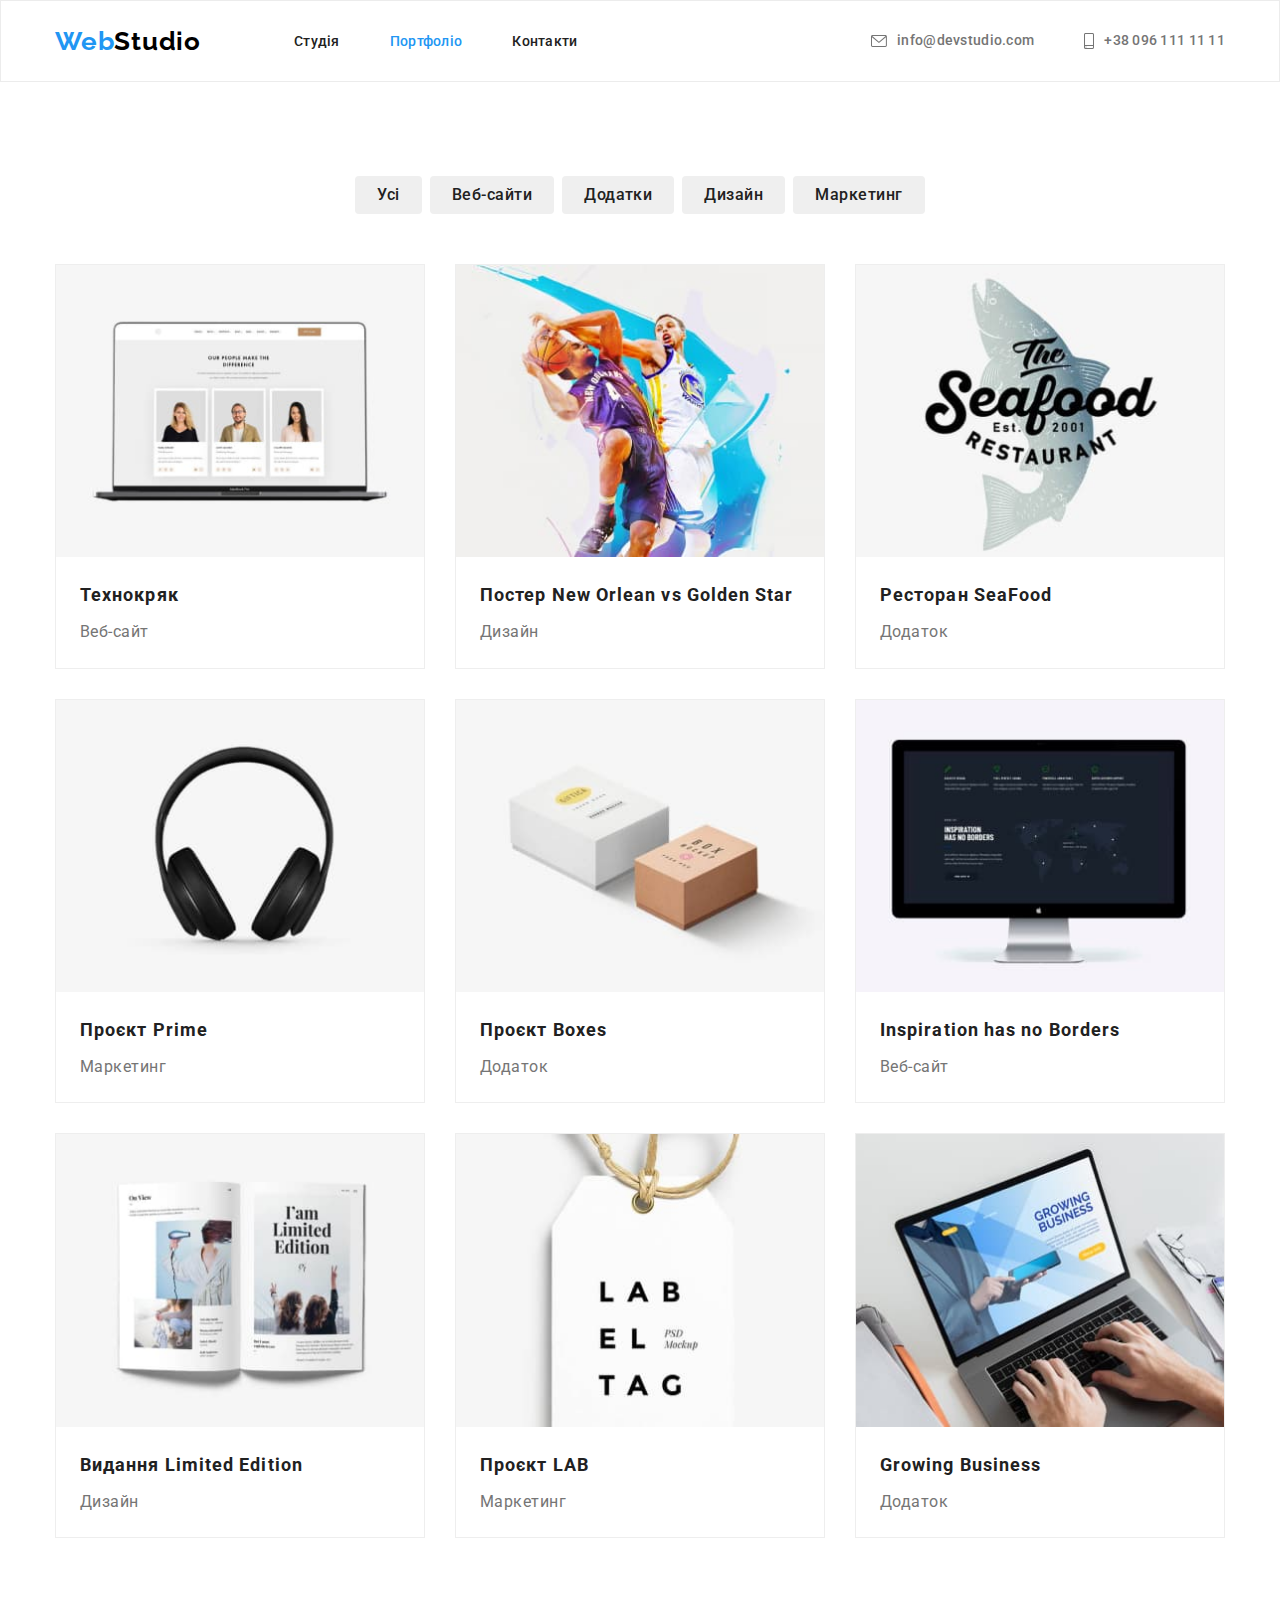
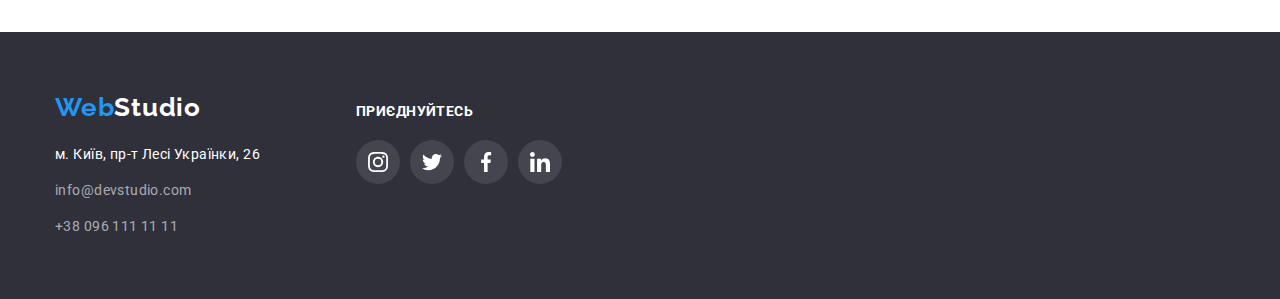
==== portfolio.html @ c1d5f066 "Initial commit" ====
<!DOCTYPE html>
<html lang="uk">
  <head>
    <meta charset="UTF-8" />
    <meta http-equiv="X-UA-Compatible" content="IE=edge" />
    <meta name="viewport" content="width=device-width, initial-scale=1.0" />
    <title>Document</title>
    <!-- Шріфти -->

    <link
      href="https://fonts.googleapis.com/css2?family=Oleo+Script&family=Raleway:wght@700&family=Roboto:wght@400;500;700;900&display=swap"
      rel="stylesheet"
    />
    <link rel="preconnect" href="https://fonts.googleapis.com" />
    <link rel="preconnect" href="https://fonts.gstatic.com" crossorigin />

    <!-- Нормалізатор -->
    <link
      rel="stylesheet"
      href="https://cdnjs.cloudflare.com/ajax/libs/modern-normalize/1.1.0/modern-normalize.css"
    />
    <!-- Стилі CSS -->

    <link rel="stylesheet" href="./css/styles.css" />
  </head>
  <body>
    <!-- Шапка -->

    <header class="page-header">
      <!-- Навигація -->

      <div class="container">
        <div class="nav-contact">
          <nav class="site-nav">
            <a href="./index.html" class="logo">
              <span class="logo-accent">Web</span>Studio
            </a>
            <ul class="nav-links list">
              <li class="navi-links">
                <a href="./index.html" class="links">Студія</a>
              </li>
              <li class="navi-links">
                <a href="portfolio.html" class="links current">Портфоліо</a>
              </li>
              <li class="navi-links">
                <a href="./index.html" class="links">Контакти</a>
              </li>
            </ul>
          </nav>

          <!-- Контакти -->

           <!-- Контакти -->
           <ul class="contacts list">
            <li class="contacts-items">
              <a href="mailto:info@devstudio.com" class="contact-links list"
              >
              <svg  width="16" height="12" class="icon-contact">
                <use href="./images/icons.svg#icon-envelope"></use>
              </svg>
              info@devstudio.com
              </a>
            </li>
            <li class="contacts-items">
              <a href="tel:+380961111111" class="contact-links list"
                >
                <svg  width="10" height="15.99" class="icon-contact">
                  <use href="./images/icons.svg#icon-smartphone"></use>
                </svg>
                +38 096 111 11 11
              </a>
            </li>
          </ul>
        </div>
      </div>
    </header>
    <main>
      <section class="portfolio section">
        <div class="container">
          <h1 class="visually-hidden">Список</h1>
          <!-- Фільтр  -->
          <ul class="filtr list">
            <li><button type="button" class="filtr-btn">Усі</button></li>
            <li><button type="button" class="filtr-btn">Веб-сайти</button></li>
            <li><button type="button" class="filtr-btn">Додатки</button></li>
            <li><button type="button" class="filtr-btn">Дизайн</button></li>
            <li><button type="button" class="filtr-btn">Маркетинг</button></li>
          </ul>

          <!-- СПИСОК САЙТІВ ФІЛЬТР -->

          <ul class="list-items list">
            <li class="website-item">
              <a href="./images/img11.jpg" class="link link-hover">
                <img
                  src="./images/img11.jpg"
                  alt="Компьютер с світлою темою екрану"
                  width="370"
                />
                <div class="website-text">
                  <h2 class="project-title">Технокряк</h2>
                  <p class="project-text">Веб-сайт</p>
                </div>
              </a>
            </li>
            <li class="website-item">
              <a href="./images/img22.jpg" class="link link-hover">
                <img src="./images/img22.jpg" alt="Баскетбол" width="370" />
                <div class="website-text">
                  <h2 class="project-title">
                    Постер <span lang="en">New Orlean vs Golden Star</span>
                  </h2>
                  <p class="project-text">Дизайн</p>
                </div>
              </a>
            </li>
            <li class="website-item">
              <a href="./images/img33.jpg" class="link link-hover">
                <img src="./images/img33.jpg" alt="Ресторан" width="370" />
                <div class="website-text">
                  <h2 class="project-title">
                    Ресторан<span lang="en"> SeaFood</span>
                  </h2>
                  <p class="project-text">Додаток</p>
                </div>
              </a>
            </li>
            <li class="website-item">
              <a href="./images/img44.jpg" class="link link-hover">
                <img src="./images/img44.jpg" alt="Навушники" width="370" />
                <div class="website-text">
                  <h2 class="project-title">
                    Проєкт<span lang="en"> Prime</span>
                  </h2>
                  <p class="project-text">Маркетинг</p>
                </div>
              </a>
            </li>
            <li class="website-item">
              <a href="./images/img55.jpg" class="link link-hover">
                <img src="./images/img55.jpg" alt="Коробочки" width="370" />
                <div class="website-text">
                  <h2 class="project-title">
                    Проєкт<span lang="en"> Boxes</span>
                  </h2>
                  <p class="project-text">Додаток</p>
                </div>
              </a>
            </li>
            <li class="website-item">
              <a href="./images/img66.jpg" class="link link-hover">
                <img
                  src="./images/img66.jpg"
                  alt="Компьютер з темною темою на
            екрані"
                  width="370"
                />
                <div class="website-text">
                  <h2 class="project-title">Inspiration has no Borders</h2>
                  <p class="project-text">Веб-сайт</p>
                </div>
              </a>
            </li>
            <li class="website-item">
              <a href="./images/img77.jpg" class="link link-hover">
                <img src="./images/img77.jpg" alt="Книга" width="370" />
                <div class="website-text">
                  <h2 class="project-title">Видання Limited Edition</h2>
                  <p class="project-text">Дизайн</p>
                </div>
              </a>
            </li>
            <li class="website-item">
              <a href="./images/img88.jpg" class="link link-hover">
                <img src="./images/img88.jpg" alt="Етикетка" width="370" />
                <div class="website-text">
                  <h2 class="project-title">Проєкт LAB</h2>
                  <p class="project-text">Маркетинг</p>
                </div>
              </a>
            </li>
            <li class="website-item">
              <a href="./images/img99.jpg" class="link link-hover">
                <img
                  src="./images/img99.jpg"
                  alt="Комптюетр с голубою темою на екрані"
                  width="370"
                />
                <div class="website-text">
                  <h2 class="project-title">Growing Business</h2>
                  <p class="project-text">Додаток</p>
                </div>
              </a>
            </li>
          </ul>
        </div>
      </section>
    </main>
    <!-- Адреса -->
     <!-- Адреса -->
     <footer class="footer">
      <div class="container footer-all">
        <div class=" footer-logo-address">
        <a href="./index.html" class="footer-logo"
          ><span class="footer-logo-accent">Web</span>Studio</a
        >
        <address class="footer-adr">
          <ul class="footer-contacts list">
            <li class="contact">
              <a href="https://goo.gl/maps/tn2TmSSjCfkxeCu89" class="address"
                >м. Київ, пр-т Лесі Українки, 26</a
              >
            </li>
            <li class="contact">
              <a href="mailto:info@devstudio.com" class="contact-links"
                >info@devstudio.com</a
              >
            </li>
            <li class="contact">
              <a href="tel:+380961111111" class="contact-links"
                >+38 096 111 11 11</a
              >
            </li>
          </ul>
        </address>
      </div>
        <section class="social-links">
          <div class="social">
            <h2 class="social-title">ПРИЄДНУЙТЕСЬ</h2>
            <ul class="footer-social-list list">
              <li class="footer-social-item">
                <a href="#" class="footer-social-link link ">
                <svg width="20" height="20" class="footer-social-icons">
                <use  href="./images/icons.svg#icon-instagram">
                </use>
              </svg>
            </a>
            </li>
              <li class="footer-social-item">
                <a href="#" class="footer-social-link link ">
                <svg width="20" height="20" class="footer-social-icons">
                <use  href="./images/icons.svg#icon-twitter">
                </use>
              </svg>
            </a>
            </li>
              <li class="footer-social-item">
                <a href="#" class="footer-social-link link ">
                <svg width="20" height="20" class="footer-social-icons">
                <use  href="./images/icons.svg#icon-facebook">
                </use>
              </svg>
            </a>
            </li>
              <li class="footer-social-item">
                <a href="#" class="footer-social-link link ">
                <svg width="20" height="20" class="footer-social-icons">
                <use href="./images/icons.svg#icon-linkedin">
                </use>
              </svg>
            </a>
            </li>
            </ul>
          </div>
        </section>
      </div>
    </footer>
  </body>
</html>
---- css/styles.css ----
/*________TEXT COLORES________ */

/* primary-text-color #757575 grey + contacts */
/* secondary-text-color #212121 black */
/* third-text-color #FFFFFF white + adress rgba 0.6*/
/* accent-text-color #2196F3 blue */

/* ________BACKGROUND COLORS________ */
/* primary-bg-color #FFFFFF white */
/* secondary-bg-color #2F303A darck grey*/
/* third-bg-color #F5F4FA ash*/
/* forth-bg-color #f5f5f5 */

/* ________START________ */

:root {
  --logo: #000000;
  --btn-hover: #188ce8;
  --primary-text-color: #757575;
  --secondary-text-color: #212121;
  --third-text-color: #ffffff;
  --accent-text-color: #2196f3;
  --primary-bg-color: #ffffff;
  --secondary-bg-color: #2f303a;
  --third-bg-color: #f5f4fa;
  --forth-bg-color: #f5f5f5;
  --icons:#AFB1B8;
}
p,
h1,
h2,
h3,
h4,
h5,
h6 {
  margin: 0px;
}

ul {
  margin: 0px;
  padding-left: 0px;
}

body {
  font-family: "Roboto", sans-serif;
  background-color: var(--primary-bg-color);
  color: var(--secondary-bg-color);
  font-size: 14px;
}

.section {
  padding: 94px 0px;
}
.section:last-child {
  padding: 94px 0px;
}

.container {
  width: 1200px;
  padding: 0 15px;
  margin: 0 auto;
  /* background: teal;
  border: 1px solid red; */
}

/*________UTILITIES CLASSES________ */

.list {
  list-style: none;
  text-decoration: none;
  padding: 0px;
  margin: 0px;
}

img {
  display: block;
  max-width: 100%;
  height: auto;
}

h1,
h2,
h3,
h4,
h5,
h6,
p {
  margin: 0px;
}
ul,
ol {
  padding-left: 0px;
  margin: 0px;
}
/* ________ШАПКА________*/

.page-header {
  border: 1px solid #ECECEC;
}

.nav-contact {
  display: flex;
}
/*________НАВІГАЦІЯ________*/

.site-nav {
  display: flex;
  align-items: center;
  margin-right: auto;
}

.logo {
  margin-right: 93px;
  text-decoration: none;
  font-family: "Raleway";
  font-weight: 700;
  font-size: 26px;
  line-height: 1.19;
  letter-spacing: 0.03em;
  color: var(--logo);
}
.logo-accent {
  font-family: "Raleway" sans-serif;
  font-weight: 700;
  font-size: 26px;
  line-height: 1.19;
  letter-spacing: 0.03em;
  color: var(--accent-text-color);
}

.links {
  display: inline-block;
}
.nav-links .links {
  text-decoration: none;
  font-weight: 500;
  line-height: 1.14;
  letter-spacing: 0.02em;
  color: var(--secondary-text-color);
}
.nav-links {
  display: flex;
  align-items: center;
  gap: 50px;
}
.nav-links .links:hover,
.nav-links .links:focus {
  color: var(--accent-text-color);
}
.nav-links:last-child {
  margin-right: auto;
}
.nav-links .current {
  color: var(--accent-text-color);
}

/* ________КОНТАКТИ________*/

.contacts .contact-links {
  color: var(--primary-text-color);
  font-weight: 500;
  line-height: 1.14;
  letter-spacing: 0.02em;
}

.contact-links{
  display: flex;
  align-items: center;
}

.icon-contact{
  margin-right: 10px;
  fill: currentColor;
}
.contacts .contact-links:hover{
  color: var(--accent-text-color);
}
.contact-links:hover .icon-contact{
fill: var(--accent-text-color);
}
.contacts {
  display: flex;
  align-items: center;
}

.contacts-items {
  padding: 32px 0;
  margin-right: 50px;
}

.contacts-items:last-child {
  margin-right: 0px;
}



/* ________ГЕРОЙ________*/

.hero {
  padding-top: 200px;
  padding-bottom: 200px;
  margin: 0 auto;
  text-align: center;
  background-color: var(--secondary-bg-color);
  background-image: linear-gradient( rgba(47, 48, 58, 0.4),rgba(47, 48, 58, 0.4)), url(../images/hero-img.jpg);
  background-repeat: no-repeat;
  background-size: cover; 
  background-position: center;
  max-width: 1600px;

}


.hero-title {
  margin-bottom: 30px;
  margin-left: auto;
  margin-right: auto;
  width: 696px;
  white-space: normal;
  font-weight: 900;
  font-size: 44px;
  line-height: 1.36;
  text-align: center;
  letter-spacing: 0.06em;
  text-transform: uppercase;

  color: var(--third-text-color);
}
.hero-btn {
  border-radius: 4px;
  padding: 10px 24px;
  display: inline-block;
  min-width: 200px;
  min-height: 50px;
  text-align: center;

  background-color: var(--accent-text-color);
  color: var(--third-text-color);
  font-family: inherit;
  font-weight: 700;
  font-size: 16px;
  letter-spacing: 0.06em;
  border: none;
  cursor: pointer;
}
.hero-btn:hover,
.hero-btn:focus {
  background-color: var(--btn-hover);
}

/* ________ОСОБЛИВОСТІ________*/

.feature {
  display: flex;
}


.features-items {
  margin-right: 30px;
  width: 270px;
}
.features-items:last-child {
  margin-right: 0px;
}
.features-container{
  
}
.icon{
  display: flex;
  justify-content: center;
  align-items: center;
  padding: 25px 100px;
  background-color: var(--third-bg-color);
  margin-bottom: 30px;
}
.feature-icons{
}

.features-titles {
  margin-bottom: 10px;
  font-size: 14px;
  line-height: 1.14;
  letter-spacing: 0.03em;
  text-transform: uppercase;
}
.features-text {
  line-height: 1.71;
  letter-spacing: 0.03em;
  color: var(--primary-text-color);
}

/* ________ЧИМ ЗАЙМАЄМОСЬ________*/

.about-us {
  padding-top: 0px;
}
.about-list {
  display: flex;
  gap: 30px;
}
/* title */
.section-title {
  margin-bottom: 50px;
  font-size: 36px;
  line-height: 1.67;
  text-align: center;
  letter-spacing: 0.03em;
}

/* ________НАША КОМАНДА________*/

.team {
  background-color: var(--third-bg-color);
}

.team-list {
  display: flex;
  gap: 30px;
}
.team-member {
  text-align: center;
  background-color: var(--primary-bg-color);
  box-shadow: 0px 1px 3px rgba(0, 0, 0, 0.12), 0px 1px 1px rgba(0, 0, 0, 0.14),
    0px 2px 1px rgba(0, 0, 0, 0.2);
  border-radius: 0px 0px 4px 4px;
}

.text {
  padding: 30px 0;
}

.team-name {
  margin-bottom: 10px;
  font-weight: 500;
  font-size: 16px;
  line-height: 1.18;
  letter-spacing: 0.03em;
}

.team-position {
  font-size: 16px;
  line-height: 1.18;
  letter-spacing: 0.03em;
  margin-bottom: 16px;

  color: var(--primary-text-color);
}
/* ______СОЦІАЛЬНІ МЕРЕЖІ______ */
.team-social-list {
  display: flex;
  justify-content: center;
  align-items: center;
}

.team-social-item {
  width: 44px;
  height: 44px;
}
.team-social-item:not(:last-child){
  margin-right: 10px;
}

.team-social-link {
width: 100%;
height: 100%;
display: flex;
background-color:var(--primary-bg-color);
border-radius: 50%;
justify-content: center;
align-items: center;
}

.team-social-link:hover .team-social-icons,
.team-social-link:focus .team-social-icons
{
  fill: var(--third-text-color);
}
.team-social-link:hover,
.team-social-link:focus
{
  background-color: var(--accent-text-color);
}
.team-social-icons {
  fill: var(--icons);
}


/*________ПОСТІЙНІ КЛІЄНТИ________*/



.customer-list{
  display: flex;
  justify-content: center;
  align-items: center;
}

.customer-item {
  width: 170px;
  height: 92px;
}

.customer-item:not(:last-child){
margin-right: 30px;
}

.customer-link {
  width: 100%;
  height: 100%;
  display: flex;
  justify-content: center;
  align-items: center;
  border: 1px solid #AFB1B8;
  border-radius: 4px;
}


.customer-link:hover .customer-icons,
.customer-link:focus .customer-icons{
  fill: var(--accent-text-color);
}
.customer-link:hover,
.customer-link:focus{
  border-color: var(--accent-text-color);
}

.customer-icons {
  fill: var(--icons);
}



/*________АДРЕСА________*/

.footer {
  padding: 60px 0;
  background-color: var(--secondary-bg-color);
}
.footer-logo {
  display: inline-block;
  margin-bottom: 20px;
  text-decoration: none;
  font-family: "Raleway";
  font-weight: 700;
  font-size: 26px;
  line-height: 1.19;
  letter-spacing: 0.03em;
  color: var(--third-text-color);
}
.footer-logo-accent {
  font-family: "Raleway";
  font-weight: 700;
  font-size: 26px;
  line-height: 1.19;
  letter-spacing: 0.03em;
  color: var(--accent-text-color);
}
.footer-adr {
  font-style: normal;
}
.footer-contacts {
  margin-bottom: 12px;
}
.footer-contacts:last-child {
  margin-bottom: 0;
}
.address {
  display: block;
  text-decoration: none;
  font-size: 14px;
  line-height: 1.71;
  letter-spacing: 0.03em;
  color: var(--third-text-color);
}
.contact {
  display: block;
  margin-bottom: 12px;
}

.contact:last-child {
  margin-bottom: 0;
}

.contact-links {
  line-height: 1.71;
  letter-spacing: 0.03em;
  color: rgba(255, 255, 255, 0.6);
  text-decoration: none;
}
.contact-links:hover,
.contact-links:focus {
  color: var(--accent-text-color);
}
 .contact-links{
  display: flex;
 }


/* ---DIVS---- */
.footer-all{
  display: flex;
  align-items: baseline;
}
.footer-logo-address{
  min-width: 231px;
  margin-right: 70px;
}

.social-title {
  font-family: 'Roboto';
  font-style: normal;
  font-weight: 700;
  font-size: 14px;
  line-height: 1.14;
  letter-spacing: 0.03em;
  text-transform: uppercase;
  margin-bottom: 20px;
  color: var(--third-text-color);
}

.footer-social-list {
  display: flex;
  justify-content: center;
  align-items: center;
}

.footer-social-item {
  width: 44px;
  height: 44px;
}
.footer-social-item:not(:last-child){
  margin-right: 10px;
}

.footer-social-link {
width: 100%;
height: 100%;
display: flex;
background-color: #FFFFFF1A;
border-radius: 50%;
justify-content: center;
align-items: center;
}

.footer-social-link:hover .footer-social-icons,
footer-social-link:focus .footer-social-icons{
  fill: var(--third-text-color);
}
.footer-social-link:hover,
.footer-social-link:focus{
  background-color: var(--accent-text-color);
}
.footer-social-icons {
  fill:var(--third-text-color)
}
/*________ФІЛЬТР________*/

.portfolio {
}

.filtr {
  justify-content: center;
  display: flex;
  gap: 8px;
  margin-bottom: 50px;
}
.filtr-btn {
  padding: 6px 22px;
  border-radius: 4px;

  font-family: inherit;
  font-weight: 500;
  font-size: 16px;
  line-height: 1.62;
  letter-spacing: 0.03em;
  color: var(--secondary-text-color);
  border: transparent;
  cursor: pointer;
}
.filtr-btn:hover,
.filtr-btn:focus {
  background-color: var(--accent-text-color);
  color: var(--third-text-color);
  filter: drop-shadow(0px 4px 4px rgba(0, 0, 0, 0.25));
}

/*________СПИСОК САЙТІВ ФІЛЬТР________*/

.list-items {
  display: flex;
  flex-wrap: wrap;
  gap: 30px;
}

.website-item {
  max-width: 370px;
  width: calc((100%-60px) / 3);
  background: #ffffff;
  border: 1px solid #eeeeee;
}

.link-hover{
  display: inline-block;
}
.link-hover:hover{
  box-shadow: 0px 1px 1px rgba(0, 0, 0, 0.12), 0px 4px 4px rgba(0, 0, 0, 0.06), 1px 4px 6px rgba(0, 0, 0, 0.16);
}
.website-text {
  padding: 20px 24px;
}

.link {
  text-decoration: none;
}

/* items-title */
.project-title {
  margin-bottom: 4px;

  font-size: 18px;
  line-height: 2;
  letter-spacing: 0.06em;
  color: var(--secondary-text-color);
}
/* items-text */
.project-text {
  font-size: 16px;
  line-height: 1.9;
  letter-spacing: 0.03em;
  color: var(--primary-text-color);
}

.visually-hidden {
  position: absolute;
  width: 1px;
  height: 1px;
  margin: -1px;
  border: 0;
  padding: 0;

  white-space: nowrap;
  clip-path: inset(100%);
  clip: rect(0 0 0 0);
  overflow: hidden;
}
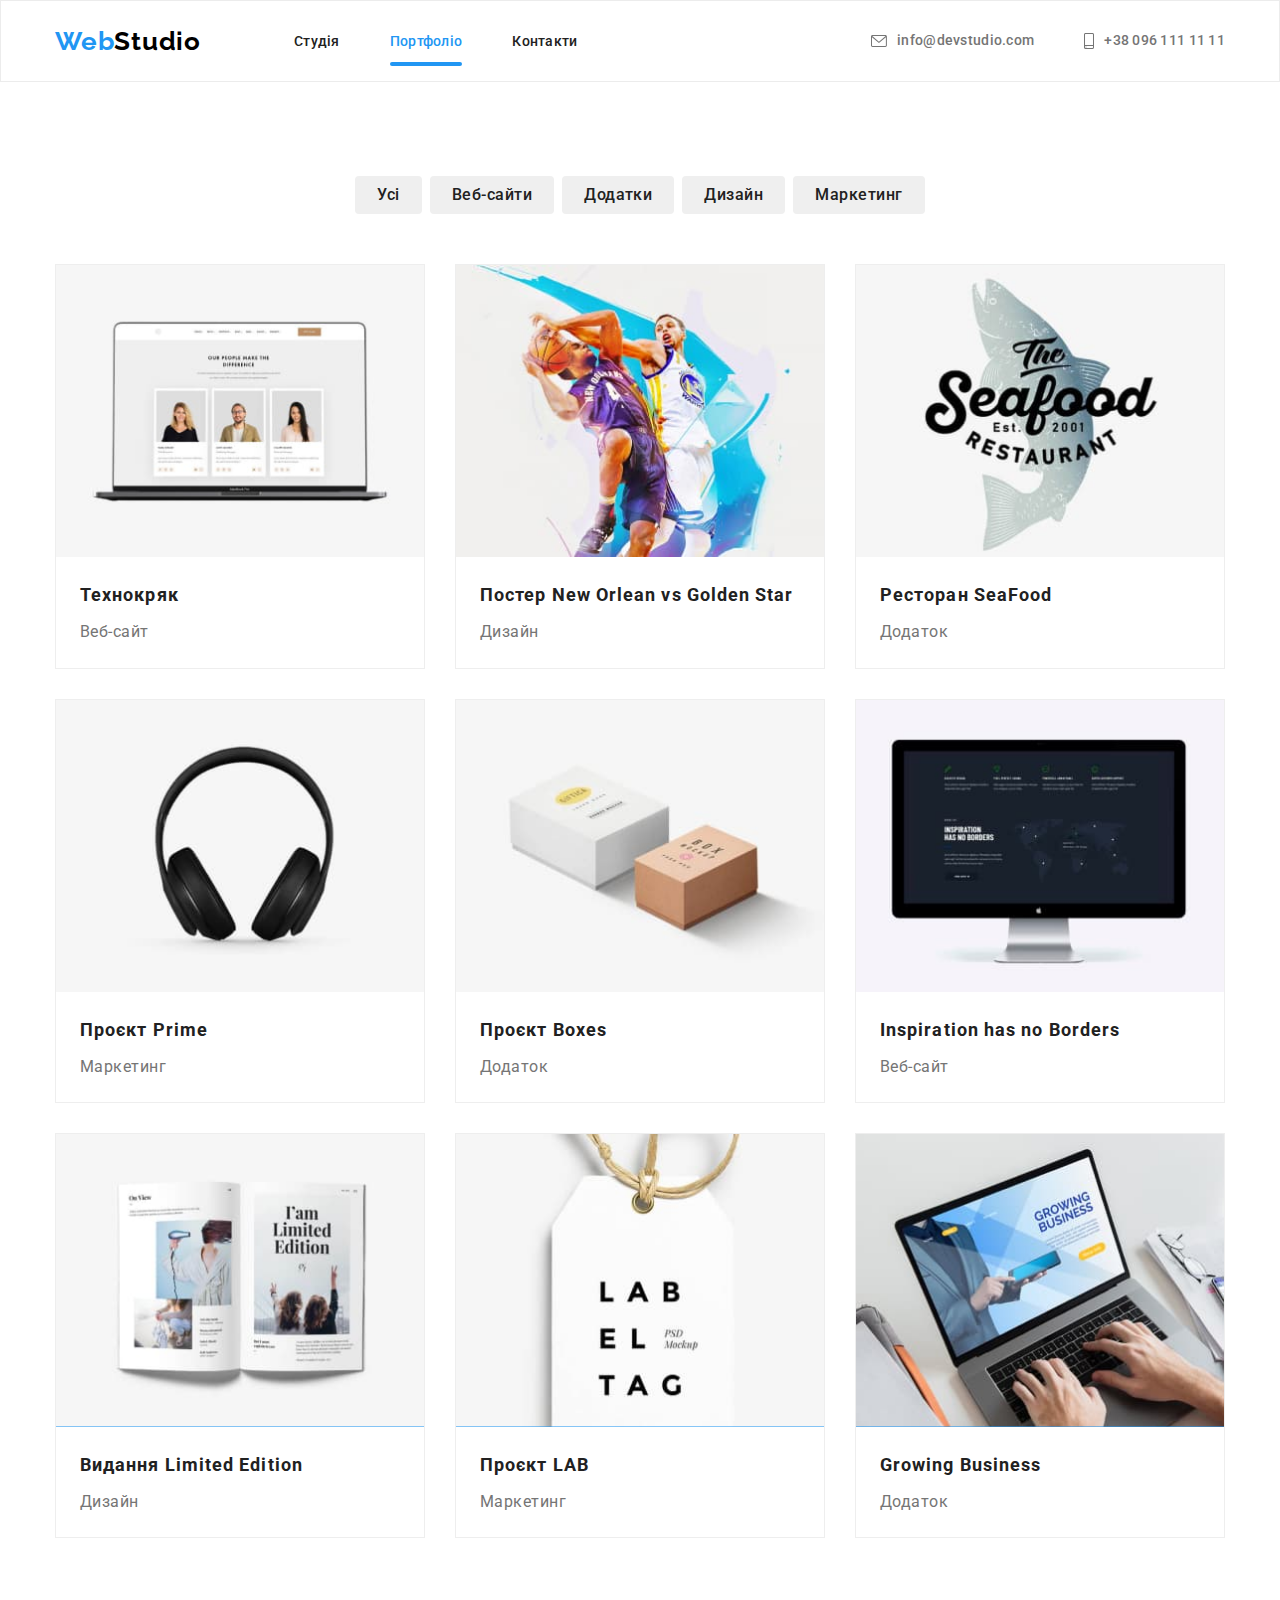
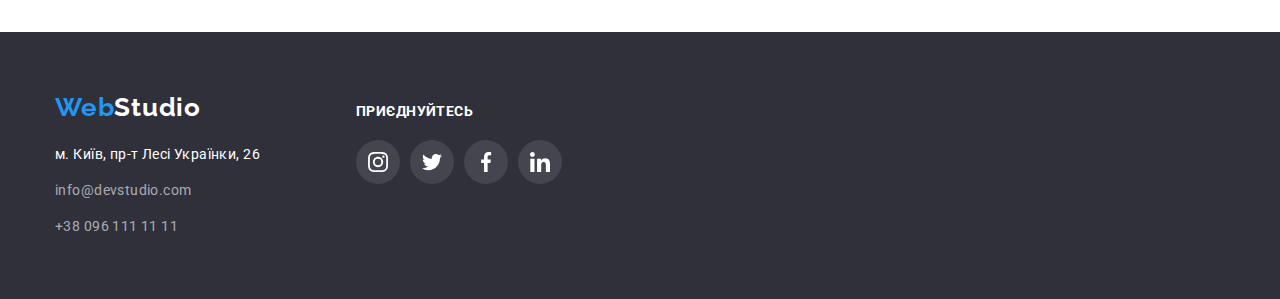
==== commit 9d1a3fd3: "hw5 add overflows" ====
--- a/portfolio.html
+++ b/portfolio.html
@@ -50,21 +50,19 @@
 
           <!-- Контакти -->
 
-           <!-- Контакти -->
-           <ul class="contacts list">
+          <!-- Контакти -->
+          <ul class="contacts list">
             <li class="contacts-items">
-              <a href="mailto:info@devstudio.com" class="contact-links list"
-              >
-              <svg  width="16" height="12" class="icon-contact">
-                <use href="./images/icons.svg#icon-envelope"></use>
-              </svg>
-              info@devstudio.com
+              <a href="mailto:info@devstudio.com" class="contact-links list">
+                <svg width="16" height="12" class="icon-contact">
+                  <use href="./images/icons.svg#icon-envelope"></use>
+                </svg>
+                info@devstudio.com
               </a>
             </li>
             <li class="contacts-items">
-              <a href="tel:+380961111111" class="contact-links list"
-                >
-                <svg  width="10" height="15.99" class="icon-contact">
+              <a href="tel:+380961111111" class="contact-links list">
+                <svg width="10" height="15.99" class="icon-contact">
                   <use href="./images/icons.svg#icon-smartphone"></use>
                 </svg>
                 +38 096 111 11 11
@@ -92,11 +90,18 @@
           <ul class="list-items list">
             <li class="website-item">
               <a href="./images/img11.jpg" class="link link-hover">
-                <img
-                  src="./images/img11.jpg"
-                  alt="Компьютер с світлою темою екрану"
-                  width="370"
-                />
+                <div class="overlay-filtr">
+                  <img
+                    src="./images/img11.jpg"
+                    alt="Компьютер с світлою темою екрану"
+                    width="370"
+                  />
+                  <p class="overlay-filtr-text">
+                    Ресурс пропонує комплексні пропозиції з різним рівнем
+                    функціоналу та сервісів. Все це дозволить відвідувачу
+                    отримати вичерпні відомості про компанію чи приватну особу.
+                  </p>
+                </div>
                 <div class="website-text">
                   <h2 class="project-title">Технокряк</h2>
                   <p class="project-text">Веб-сайт</p>
@@ -105,7 +110,14 @@
             </li>
             <li class="website-item">
               <a href="./images/img22.jpg" class="link link-hover">
-                <img src="./images/img22.jpg" alt="Баскетбол" width="370" />
+                <div class="overlay-filtr">
+                  <img src="./images/img22.jpg" alt="Баскетбол" width="370" />
+                  <p class="overlay-filtr-text">
+                    Ресурс пропонує комплексні пропозиції з різним рівнем
+                    функціоналу та сервісів. Все це дозволить відвідувачу
+                    отримати вичерпні відомості про компанію чи приватну особу.
+                  </p>
+                </div>
                 <div class="website-text">
                   <h2 class="project-title">
                     Постер <span lang="en">New Orlean vs Golden Star</span>
@@ -116,7 +128,14 @@
             </li>
             <li class="website-item">
               <a href="./images/img33.jpg" class="link link-hover">
-                <img src="./images/img33.jpg" alt="Ресторан" width="370" />
+                <div class="overlay-filtr">
+                  <img src="./images/img33.jpg" alt="Ресторан" width="370" />
+                  <p class="overlay-filtr-text">
+                    Ресурс пропонує комплексні пропозиції з різним рівнем
+                    функціоналу та сервісів. Все це дозволить відвідувачу
+                    отримати вичерпні відомості про компанію чи приватну особу.
+                  </p>
+                </div>
                 <div class="website-text">
                   <h2 class="project-title">
                     Ресторан<span lang="en"> SeaFood</span>
@@ -127,7 +146,14 @@
             </li>
             <li class="website-item">
               <a href="./images/img44.jpg" class="link link-hover">
-                <img src="./images/img44.jpg" alt="Навушники" width="370" />
+                <div class="overlay-filtr">
+                  <img src="./images/img44.jpg" alt="Навушники" width="370" />
+                  <p class="overlay-filtr-text">
+                    Ресурс пропонує комплексні пропозиції з різним рівнем
+                    функціоналу та сервісів. Все це дозволить відвідувачу
+                    отримати вичерпні відомості про компанію чи приватну особу.
+                  </p>
+                </div>
                 <div class="website-text">
                   <h2 class="project-title">
                     Проєкт<span lang="en"> Prime</span>
@@ -138,7 +164,14 @@
             </li>
             <li class="website-item">
               <a href="./images/img55.jpg" class="link link-hover">
-                <img src="./images/img55.jpg" alt="Коробочки" width="370" />
+                <div class="overlay-filtr">
+                  <img src="./images/img55.jpg" alt="Коробочки" width="370" />
+                  <p class="overlay-filtr-text">
+                    Ресурс пропонує комплексні пропозиції з різним рівнем
+                    функціоналу та сервісів. Все це дозволить відвідувачу
+                    отримати вичерпні відомості про компанію чи приватну особу.
+                  </p>
+                </div>
                 <div class="website-text">
                   <h2 class="project-title">
                     Проєкт<span lang="en"> Boxes</span>
@@ -149,12 +182,19 @@
             </li>
             <li class="website-item">
               <a href="./images/img66.jpg" class="link link-hover">
-                <img
-                  src="./images/img66.jpg"
-                  alt="Компьютер з темною темою на
+                <div class="overlay-filtr">
+                  <img
+                    src="./images/img66.jpg"
+                    alt="Компьютер з темною темою на
             екрані"
-                  width="370"
-                />
+                    width="370"
+                  />
+                  <p class="overlay-filtr-text">
+                    Ресурс пропонує комплексні пропозиції з різним рівнем
+                    функціоналу та сервісів. Все це дозволить відвідувачу
+                    отримати вичерпні відомості про компанію чи приватну особу.
+                  </p>
+                </div>
                 <div class="website-text">
                   <h2 class="project-title">Inspiration has no Borders</h2>
                   <p class="project-text">Веб-сайт</p>
@@ -163,7 +203,14 @@
             </li>
             <li class="website-item">
               <a href="./images/img77.jpg" class="link link-hover">
-                <img src="./images/img77.jpg" alt="Книга" width="370" />
+                <div class="overlay-filtr">
+                  <img src="./images/img77.jpg" alt="Книга" width="370" />
+                  <p class="overlay-filtr-text">
+                    Ресурс пропонує комплексні пропозиції з різним рівнем
+                    функціоналу та сервісів. Все це дозволить відвідувачу
+                    отримати вичерпні відомості про компанію чи приватну особу.
+                  </p>
+                </div>
                 <div class="website-text">
                   <h2 class="project-title">Видання Limited Edition</h2>
                   <p class="project-text">Дизайн</p>
@@ -172,7 +219,14 @@
             </li>
             <li class="website-item">
               <a href="./images/img88.jpg" class="link link-hover">
-                <img src="./images/img88.jpg" alt="Етикетка" width="370" />
+                <div class="overlay-filtr">
+                  <img src="./images/img88.jpg" alt="Етикетка" width="370" />
+                  <p class="overlay-filtr-text">
+                    Ресурс пропонує комплексні пропозиції з різним рівнем
+                    функціоналу та сервісів. Все це дозволить відвідувачу
+                    отримати вичерпні відомості про компанію чи приватну особу.
+                  </p>
+                </div>
                 <div class="website-text">
                   <h2 class="project-title">Проєкт LAB</h2>
                   <p class="project-text">Маркетинг</p>
@@ -181,11 +235,18 @@
             </li>
             <li class="website-item">
               <a href="./images/img99.jpg" class="link link-hover">
-                <img
-                  src="./images/img99.jpg"
-                  alt="Комптюетр с голубою темою на екрані"
-                  width="370"
-                />
+                <div class="overlay-filtr">
+                  <img
+                    src="./images/img99.jpg"
+                    alt="Комптюетр с голубою темою на екрані"
+                    width="370"
+                  />
+                  <p class="overlay-filtr-text">
+                    Ресурс пропонує комплексні пропозиції з різним рівнем
+                    функціоналу та сервісів. Все це дозволить відвідувачу
+                    отримати вичерпні відомості про компанію чи приватну особу.
+                  </p>
+                </div>
                 <div class="website-text">
                   <h2 class="project-title">Growing Business</h2>
                   <p class="project-text">Додаток</p>
@@ -197,69 +258,65 @@
       </section>
     </main>
     <!-- Адреса -->
-     <!-- Адреса -->
-     <footer class="footer">
+    <!-- Адреса -->
+    <footer class="footer">
       <div class="container footer-all">
-        <div class=" footer-logo-address">
-        <a href="./index.html" class="footer-logo"
-          ><span class="footer-logo-accent">Web</span>Studio</a
-        >
-        <address class="footer-adr">
-          <ul class="footer-contacts list">
-            <li class="contact">
-              <a href="https://goo.gl/maps/tn2TmSSjCfkxeCu89" class="address"
-                >м. Київ, пр-т Лесі Українки, 26</a
-              >
-            </li>
-            <li class="contact">
-              <a href="mailto:info@devstudio.com" class="contact-links"
-                >info@devstudio.com</a
-              >
-            </li>
-            <li class="contact">
-              <a href="tel:+380961111111" class="contact-links"
-                >+38 096 111 11 11</a
-              >
-            </li>
-          </ul>
-        </address>
-      </div>
+        <div class="footer-logo-address">
+          <a href="./index.html" class="footer-logo"
+            ><span class="footer-logo-accent">Web</span>Studio</a
+          >
+          <address class="footer-adr">
+            <ul class="footer-contacts list">
+              <li class="contact">
+                <a href="https://goo.gl/maps/tn2TmSSjCfkxeCu89" class="address"
+                  >м. Київ, пр-т Лесі Українки, 26</a
+                >
+              </li>
+              <li class="contact">
+                <a href="mailto:info@devstudio.com" class="contact-links"
+                  >info@devstudio.com</a
+                >
+              </li>
+              <li class="contact">
+                <a href="tel:+380961111111" class="contact-links"
+                  >+38 096 111 11 11</a
+                >
+              </li>
+            </ul>
+          </address>
+        </div>
         <section class="social-links">
           <div class="social">
             <h2 class="social-title">ПРИЄДНУЙТЕСЬ</h2>
             <ul class="footer-social-list list">
               <li class="footer-social-item">
-                <a href="#" class="footer-social-link link ">
-                <svg width="20" height="20" class="footer-social-icons">
-                <use  href="./images/icons.svg#icon-instagram">
-                </use>
-              </svg>
-            </a>
-            </li>
+                <a href="#" class="footer-social-link link">
+                  <svg width="20" height="20" class="footer-social-icons">
+                    <use href="./images/icons.svg#icon-instagram"></use>
+                  </svg>
+                </a>
+              </li>
               <li class="footer-social-item">
-                <a href="#" class="footer-social-link link ">
-                <svg width="20" height="20" class="footer-social-icons">
-                <use  href="./images/icons.svg#icon-twitter">
-                </use>
-              </svg>
-            </a>
-            </li>
+                <a href="#" class="footer-social-link link">
+                  <svg width="20" height="20" class="footer-social-icons">
+                    <use href="./images/icons.svg#icon-twitter"></use>
+                  </svg>
+                </a>
+              </li>
               <li class="footer-social-item">
-                <a href="#" class="footer-social-link link ">
-                <svg width="20" height="20" class="footer-social-icons">
-                <use  href="./images/icons.svg#icon-facebook">
-                </use>
-              </svg>
-            </a>
-            </li>
+                <a href="#" class="footer-social-link link">
+                  <svg width="20" height="20" class="footer-social-icons">
+                    <use href="./images/icons.svg#icon-facebook"></use>
+                  </svg>
+                </a>
+              </li>
               <li class="footer-social-item">
-                <a href="#" class="footer-social-link link ">
-                <svg width="20" height="20" class="footer-social-icons">
-                <use href="./images/icons.svg#icon-linkedin">
-                </use>
-              </svg>
-            </a>
-            </li>
+                <a href="#" class="footer-social-link link">
+                  <svg width="20" height="20" class="footer-social-icons">
+                    <use href="./images/icons.svg#icon-linkedin"></use>
+                  </svg>
+                </a>
+              </li>
             </ul>
           </div>
         </section>
--- a/css/styles.css
+++ b/css/styles.css
@@ -24,7 +24,8 @@
   --secondary-bg-color: #2f303a;
   --third-bg-color: #f5f4fa;
   --forth-bg-color: #f5f5f5;
-  --icons:#AFB1B8;
+  --icons: #afb1b8;
+  --transition: 250ms cubic-bezier(0.4, 0, 0.2, 1);
 }
 p,
 h1,
@@ -95,7 +96,7 @@
 /* ________ШАПКА________*/
 
 .page-header {
-  border: 1px solid #ECECEC;
+  border: 1px solid #ececec;
 }
 
 .nav-contact {
@@ -130,6 +131,18 @@
 
 .links {
   display: inline-block;
+  position: relative;
+}
+.links:hover::after,
+.links:focus::after {
+  content: "";
+  position: absolute;
+  top: 28px;
+  left: 0px;
+  width: 100%;
+  height: 4px;
+  border-radius: 2px;
+  background-color: var(--accent-text-color);
 }
 .nav-links .links {
   text-decoration: none;
@@ -147,11 +160,27 @@
 .nav-links .links:focus {
   color: var(--accent-text-color);
 }
+.nav-links .links:hover,
+.nav-links .links:focus {
+  transition: var(--transition);
+}
+
 .nav-links:last-child {
   margin-right: auto;
 }
 .nav-links .current {
   color: var(--accent-text-color);
+}
+
+.current::after {
+  content: "";
+  position: absolute;
+  top: 28px;
+  left: 0px;
+  width: 100%;
+  height: 4px;
+  border-radius: 2px;
+  background-color: var(--accent-text-color);
 }
 
 /* ________КОНТАКТИ________*/
@@ -163,20 +192,22 @@
   letter-spacing: 0.02em;
 }
 
-.contact-links{
-  display: flex;
-  align-items: center;
-}
-
-.icon-contact{
+.contact-links {
+  display: flex;
+  align-items: center;
+}
+
+.icon-contact {
   margin-right: 10px;
   fill: currentColor;
 }
-.contacts .contact-links:hover{
+.contacts .contact-links:hover {
   color: var(--accent-text-color);
-}
-.contact-links:hover .icon-contact{
-fill: var(--accent-text-color);
+  transition: var(--transition);
+}
+.contact-links:hover .icon-contact {
+  fill: var(--accent-text-color);
+  transition: var(--transition);
 }
 .contacts {
   display: flex;
@@ -191,8 +222,6 @@
 .contacts-items:last-child {
   margin-right: 0px;
 }
-
-
 
 /* ________ГЕРОЙ________*/
 
@@ -202,14 +231,16 @@
   margin: 0 auto;
   text-align: center;
   background-color: var(--secondary-bg-color);
-  background-image: linear-gradient( rgba(47, 48, 58, 0.4),rgba(47, 48, 58, 0.4)), url(../images/hero-img.jpg);
+  background-image: linear-gradient(
+      rgba(47, 48, 58, 0.4),
+      rgba(47, 48, 58, 0.4)
+    ),
+    url(../images/hero-img.jpg);
   background-repeat: no-repeat;
-  background-size: cover; 
+  background-size: cover;
   background-position: center;
   max-width: 1600px;
-
-}
-
+}
 
 .hero-title {
   margin-bottom: 30px;
@@ -246,6 +277,7 @@
 .hero-btn:hover,
 .hero-btn:focus {
   background-color: var(--btn-hover);
+  transition: var(--transition);
 }
 
 /* ________ОСОБЛИВОСТІ________*/
@@ -253,7 +285,6 @@
 .feature {
   display: flex;
 }
-
 
 .features-items {
   margin-right: 30px;
@@ -262,10 +293,9 @@
 .features-items:last-child {
   margin-right: 0px;
 }
-.features-container{
-  
-}
-.icon{
+.features-container {
+}
+.icon {
   display: flex;
   justify-content: center;
   align-items: center;
@@ -273,7 +303,7 @@
   background-color: var(--third-bg-color);
   margin-bottom: 30px;
 }
-.feature-icons{
+.feature-icons {
 }
 
 .features-titles {
@@ -298,6 +328,33 @@
   display: flex;
   gap: 30px;
 }
+.about-img {
+  position: relative;
+  overflow: hidden;
+}
+.about-img:hover .overlay-text {
+  transform: translateY(-100%);
+  transition: var(--transition);
+}
+.overlay-text {
+  position: absolute;
+  width: 100%;
+  height: auto;
+  padding-top: 27px;
+  padding-bottom: 27px;
+  background: rgba(47, 48, 58, 0.8);
+
+  font-family: "Roboto";
+  font-style: normal;
+  font-weight: 700;
+  font-size: 14px;
+  line-height: 1.14;
+  text-align: center;
+  letter-spacing: 0.03em;
+  text-transform: uppercase;
+  color: var(--third-text-color);
+}
+
 /* title */
 .section-title {
   margin-bottom: 50px;
@@ -356,40 +413,37 @@
   width: 44px;
   height: 44px;
 }
-.team-social-item:not(:last-child){
+.team-social-item:not(:last-child) {
   margin-right: 10px;
 }
 
 .team-social-link {
-width: 100%;
-height: 100%;
-display: flex;
-background-color:var(--primary-bg-color);
-border-radius: 50%;
-justify-content: center;
-align-items: center;
+  width: 100%;
+  height: 100%;
+  display: flex;
+  background-color: var(--primary-bg-color);
+  border-radius: 50%;
+  justify-content: center;
+  align-items: center;
 }
 
 .team-social-link:hover .team-social-icons,
-.team-social-link:focus .team-social-icons
-{
+.team-social-link:focus .team-social-icons {
   fill: var(--third-text-color);
+  transition: var(--transition);
 }
 .team-social-link:hover,
-.team-social-link:focus
-{
+.team-social-link:focus {
   background-color: var(--accent-text-color);
+  transition: var(--transition);
 }
 .team-social-icons {
   fill: var(--icons);
 }
 
-
 /*________ПОСТІЙНІ КЛІЄНТИ________*/
 
-
-
-.customer-list{
+.customer-list {
   display: flex;
   justify-content: center;
   align-items: center;
@@ -400,8 +454,8 @@
   height: 92px;
 }
 
-.customer-item:not(:last-child){
-margin-right: 30px;
+.customer-item:not(:last-child) {
+  margin-right: 30px;
 }
 
 .customer-link {
@@ -410,25 +464,24 @@
   display: flex;
   justify-content: center;
   align-items: center;
-  border: 1px solid #AFB1B8;
+  border: 1px solid #afb1b8;
   border-radius: 4px;
 }
 
-
 .customer-link:hover .customer-icons,
-.customer-link:focus .customer-icons{
+.customer-link:focus .customer-icons {
   fill: var(--accent-text-color);
+  transition: var(--transition);
 }
 .customer-link:hover,
-.customer-link:focus{
+.customer-link:focus {
   border-color: var(--accent-text-color);
+  transition: var(--transition);
 }
 
 .customer-icons {
   fill: var(--icons);
 }
-
-
 
 /*________АДРЕСА________*/
 
@@ -490,24 +543,24 @@
 .contact-links:hover,
 .contact-links:focus {
   color: var(--accent-text-color);
-}
- .contact-links{
-  display: flex;
- }
-
+  transition: var(--transition);
+}
+.contact-links {
+  display: flex;
+}
 
 /* ---DIVS---- */
-.footer-all{
+.footer-all {
   display: flex;
   align-items: baseline;
 }
-.footer-logo-address{
+.footer-logo-address {
   min-width: 231px;
   margin-right: 70px;
 }
 
 .social-title {
-  font-family: 'Roboto';
+  font-family: "Roboto";
   font-style: normal;
   font-weight: 700;
   font-size: 14px;
@@ -528,35 +581,34 @@
   width: 44px;
   height: 44px;
 }
-.footer-social-item:not(:last-child){
+.footer-social-item:not(:last-child) {
   margin-right: 10px;
 }
 
 .footer-social-link {
-width: 100%;
-height: 100%;
-display: flex;
-background-color: #FFFFFF1A;
-border-radius: 50%;
-justify-content: center;
-align-items: center;
+  width: 100%;
+  height: 100%;
+  display: flex;
+  background-color: #ffffff1a;
+  border-radius: 50%;
+  justify-content: center;
+  align-items: center;
 }
 
 .footer-social-link:hover .footer-social-icons,
-footer-social-link:focus .footer-social-icons{
+.footer-social-link:focus .footer-social-icons {
   fill: var(--third-text-color);
+  transition: var(--transition);
 }
 .footer-social-link:hover,
-.footer-social-link:focus{
+.footer-social-link:focus {
   background-color: var(--accent-text-color);
+  transition: var(--transition);
 }
 .footer-social-icons {
-  fill:var(--third-text-color)
+  fill: var(--third-text-color);
 }
 /*________ФІЛЬТР________*/
-
-.portfolio {
-}
 
 .filtr {
   justify-content: center;
@@ -581,7 +633,9 @@
 .filtr-btn:focus {
   background-color: var(--accent-text-color);
   color: var(--third-text-color);
-  filter: drop-shadow(0px 4px 4px rgba(0, 0, 0, 0.25));
+  box-shadow: 0px 3px 1px rgba(0, 0, 0, 0.1), 0px 1px 2px rgba(0, 0, 0, 0.08),
+    0px 2px 2px rgba(0, 0, 0, 0.12);
+  transition: var(--transition);
 }
 
 /*________СПИСОК САЙТІВ ФІЛЬТР________*/
@@ -599,12 +653,40 @@
   border: 1px solid #eeeeee;
 }
 
-.link-hover{
+.website-item:hover .overlay-filtr-text {
+  transform: translateY(0);
+}
+.link-hover {
   display: inline-block;
 }
-.link-hover:hover{
-  box-shadow: 0px 1px 1px rgba(0, 0, 0, 0.12), 0px 4px 4px rgba(0, 0, 0, 0.06), 1px 4px 6px rgba(0, 0, 0, 0.16);
-}
+.link-hover:hover {
+  box-shadow: 0px 1px 1px rgba(0, 0, 0, 0.12), 0px 4px 4px rgba(0, 0, 0, 0.06),
+    1px 4px 6px rgba(0, 0, 0, 0.16);
+  transition: var(--transition);
+}
+
+.overlay-filtr {
+  position: relative;
+  overflow: hidden;
+}
+.overlay-filtr-text {
+  position: absolute;
+  padding: 63px 24px;
+  height: 100%;
+  top: 0;
+  font-family: "Roboto";
+  font-style: normal;
+  font-weight: 400;
+  font-size: 18px;
+  line-height: 1.56;
+  letter-spacing: 0.03em;
+
+  color: var(--third-text-color);
+  background-color: #2196f3e5;
+  transform: translateY(100%);
+  transition: var(--transition);
+}
+
 .website-text {
   padding: 20px 24px;
 }
